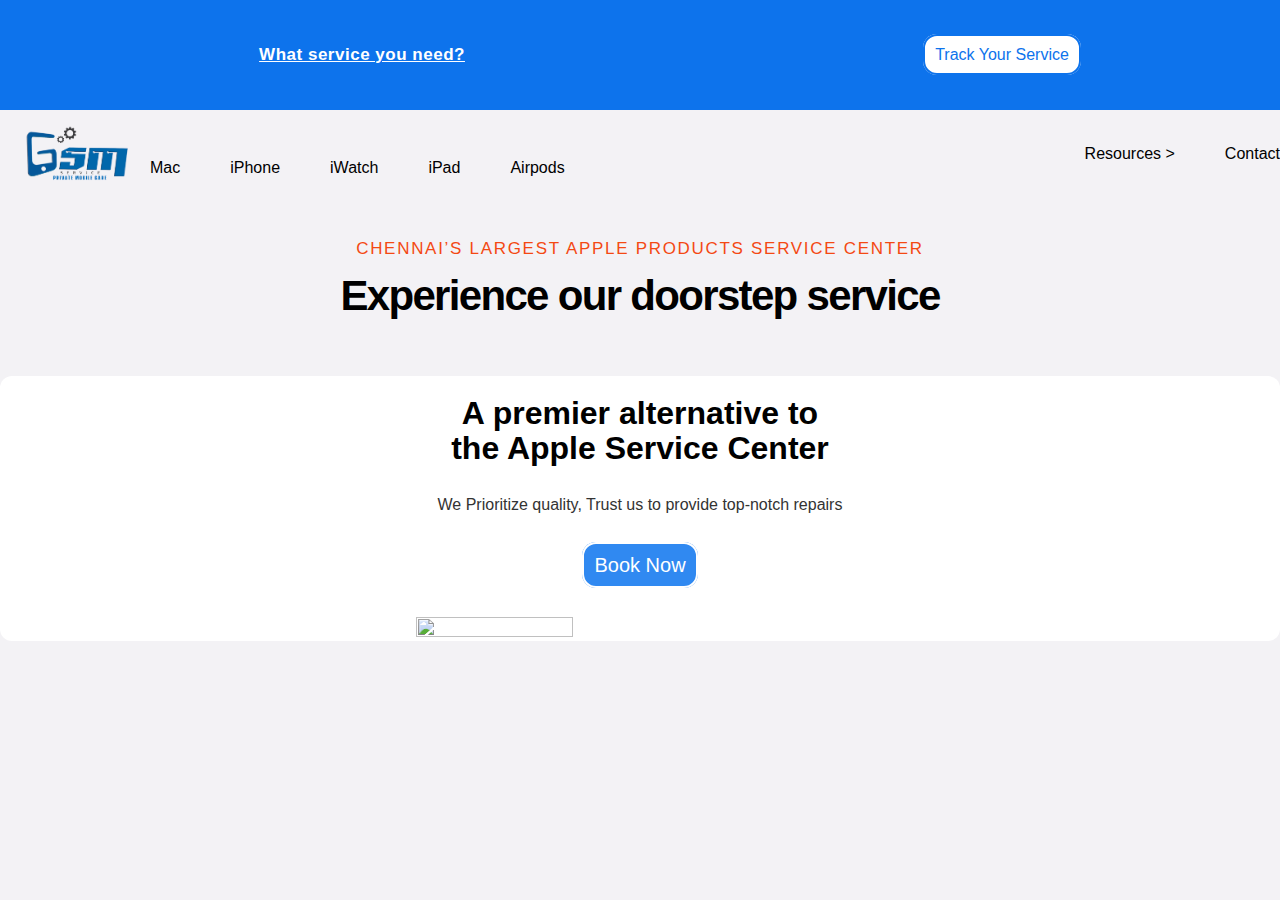
==== index.html @ 5dd4f765 "initialcommit" ====
<!DOCTYPE html>
<html lang="en">

<head>
    <meta charset="UTF-8">
    <meta http-equiv="X-UA-Compatible" content="IE=edge">
    <meta name="viewport" content="width=device-width, initial-scale=1.0">
    <title>Document</title>


    <link href="https://cdn.jsdelivr.net/npm/bootstrap@5.3.2/dist/css/bootstrap.min.css" rel="stylesheet"
        integrity="sha384-T3c6CoIi6uLrA9TneNEoa7RxnatzjcDSCmG1MXxSR1GAsXEV/Dwwykc2MPK8M2HN" crossorigin="anonymous">

    <link rel="stylesheet" href="https://cdnjs.cloudflare.com/ajax/libs/font-awesome/6.4.2/css/all.min.css"
        integrity="sha512-z3gLpd7yknf1YoNbCzqRKc4qyor8gaKU1qmn+CShxbuBusANI9QpRohGBreCFkKxLhei6S9CQXFEbbKuqLg0DA=="
        crossorigin="anonymous" referrerpolicy="no-referrer" />
    <link rel="stylesheet" href="css/common.css">
    <link rel="stylesheet" href="css/header.css">
    <link rel="stylesheet" href="css/index.css">


    <!-- for the navigation script -->
    <script src="js/script.js"></script>
</head>

<body>
    <div class="topbox x-axis">
        <div class="topbox-left">
            <p>What service you need?</p>
        </div>
        <div class="topbox-right" id="web">
            <a href="">Track Your Service</a>
        </div>
    </div>
    <nav>
        <div class="container">
            <div class="links x-axis">
                <div class="link-left">
                    <div class="link-left-inner x-axis">
                        <img src="assets/logo.png" alt="" width="150px">
                        <ul class="link-items">

                            <li>Mac</li>
                            <li>iPhone</li>
                            <li>iWatch</li>
                            <li>iPad</li>
                            <li>Airpods</li>
                        </ul>
                    </div>
                </div>
                <div class="link-right">
                    <ul class="link-items">

                        <li>Resources ></li>
                        <li>Contact</li>

                    </ul>
                </div>
            </div>
        </div>
    </nav>

    <nav class="mobile-nav">
        <div class="mobile-links" id="mobile-links">
            <ul>
                <li>Mac</li>
                <li>iPhone</li>
                <li>iWatch</li>
                <li>iPad</li>
                <li>Airpods</li>
                <li>Resources ></li>
                <li>Contact</li>
            </ul>
        </div>
        <div class="row">
            <div class="col-2"><i class="fa-solid fa-bars" onclick="toogleNav()"></i></div>

            <div class="col-10">
                <div class="topbox-right text-center">
                    <a href="">Track Your Service</a>
                </div>
            </div>
        </div>
    </nav>

    <div class="hero_section">
        <p style="color: #F44913;">Chennai’s Largest Apple Products Service Center</p>
        <h3 class="text-center">Experience our doorstep service</h3>
    </div>

    <div class="container alterparent">
        <div class="alternative">
            <div class="alternative-left">
                <h1 class="text-center">A premier alternative to <br> the Apple Service Center</h1>
                <p class="text-center">We Prioritize quality, Trust us to provide top-notch repairs</p>
                <div class="booknow">

                    <a href="" class="text-center">Book Now</a>
                </div>
                <img src="/assets/lap.png" alt=""  >
               
            </div>
            
            <!-- <div class="alternative-right"> -->
                
            <!-- </div> -->
        </div>

    </div>
    
    

</body>

</html>
---- css/common.css ----
*,p,a{
    padding: 0px;
    margin: 0px;
    /* overflow: hidden; */
}
body{
    font-family: -apple-system, BlinkMacSystemFont, sans-serif;
}

.x-axis
{
    display: flex;
    flex-direction: row;
}
.y-axis
{
    display: flex;
    flex-direction: column;
}
---- css/header.css ----
.topbox {
    background-color: #0D73EC;
    justify-content: space-around;
    align-items: center;
    height: 50px;
    color: white;
    padding: 30px;
    width: 100%;
}

.containers {
    width: 80%;
    margin: auto;
}

.topbox-left p {
    color: #FFF;

    font-size: 17px;
    font-style: normal;
    font-weight: 600;
    line-height: normal;
    letter-spacing: 0.51px;
    text-decoration-line: underline;
}

.topbox a {

    border: 2px solid;
    padding: 10px;
    border-radius: 14px;
    text-decoration: none;
    background-color: white;
    color: #0D73EC;

    font-size: 16px;
    font-style: normal;
    font-weight: 500;
    line-height: normal;
}

.links {
    justify-content: space-between;
}

.link-items {
    list-style: none;
    display: flex;
    gap: 50px;
    margin-top: 15px;
}

.link-left-inner {
    height: 100px;

    align-items: center;
}

.link-right li {
    margin-top: 20px;
}
li{
    color: #000;

font-size: 16px;
font-style: normal;
font-weight: 500;
line-height: normal;
}

.mobile-nav {
    display: none;
    width: 100%;
    height: 40px;
    background-color: #0D73EC;
    /* color: white; */
    position: fixed;
    bottom: 0;
    padding: 5px;
}

.mobile-nav i {
    font-size: 30px;
    color: white;
}

.mobile-nav a {
    color: white;
    text-decoration: none;
    font-size: 20px;
}

.mobile-links {
    position: fixed;
    top: 60px;
    bottom: 40px;
    background-color: white;
    left: 0;
    width: 45%;
    display: none   ;
    padding-top: 40px;
    box-shadow: rgba(0, 0, 0, 0.35) 0px 5px 15px;


}

.mobile-links ul {
    list-style: none;
    display: flex;
    flex-direction: column;
    gap: 15px;
}


@media (max-width: 768px) {

    .links,
    #web {
        display: none;
    }

    .mobile-nav {
        display: block;
    }
}
---- css/index.css ----
.hero_section {
    margin-top: 25px;
}
body{
    background: #F3F2F5;
}

.hero_section p {
    color: #326DDF;
    text-align: center;



    font-size: 17px;
    font-style: normal;
    font-weight: 500;
    line-height: 27px;
    /* 158.824% */
    letter-spacing: 1.7px;
    text-transform: uppercase;
}

.hero_section h3 {
    color: #000;
    text-align: center;


    font-size: 42px;
    margin-top: 10px;
    font-style: normal;
    font-weight: 600;
    line-height: normal;
    letter-spacing: -1.68px;
}

.alterparent {
    border-radius: 12px;
    background: #FFF;
    /* background: linear-gradient(180deg, rgba(243, 242, 245, 0.00) -52.71%, #F3F2F5 100%); */
    /* box-shadow: rgba(0, 0, 0, 0.15) 0px 3px 3px 0px; */
    margin-top: 56px;
    padding-top: 20px;
    width: 100%;
}

.alternative-left h1 {
    /* width: 40%; */
    /* margin: 0px 50% 0 00%; */
    margin: auto;
    color: #000;

    text-align: center;


    font-style: normal;
    font-weight: 600;
    line-height: 35px;
}

.alternative-left p {
    color: #333;
    text-align: center;

    font-style: normal;
    font-weight: 400;
    line-height: normal;
    margin-top: 30px;
}
.booknow{
    width: 100%;
    height: 100%;

    text-align: center;
    margin: auto;
    margin-top: 40px;
    margin-bottom: 40px;
}
.booknow a{
    border: 2px solid;
    padding: 10px;
    border-radius: 14px;
    text-decoration: none;
    background-color: #3089F1;
    color: white;
    font-size: 20px;
    font-style: normal;
    font-weight: 500;
    
    
    line-height: normal;
    
    
    
}
.alternative-left img
{
    display: block;
    margin-left: auto;
    margin-right: auto;
    width:35%;
    height:15%;
}
@media (max-width: 768px) {
    .alternative-left img{
        width:70%;
        height:30%;
    }   
}
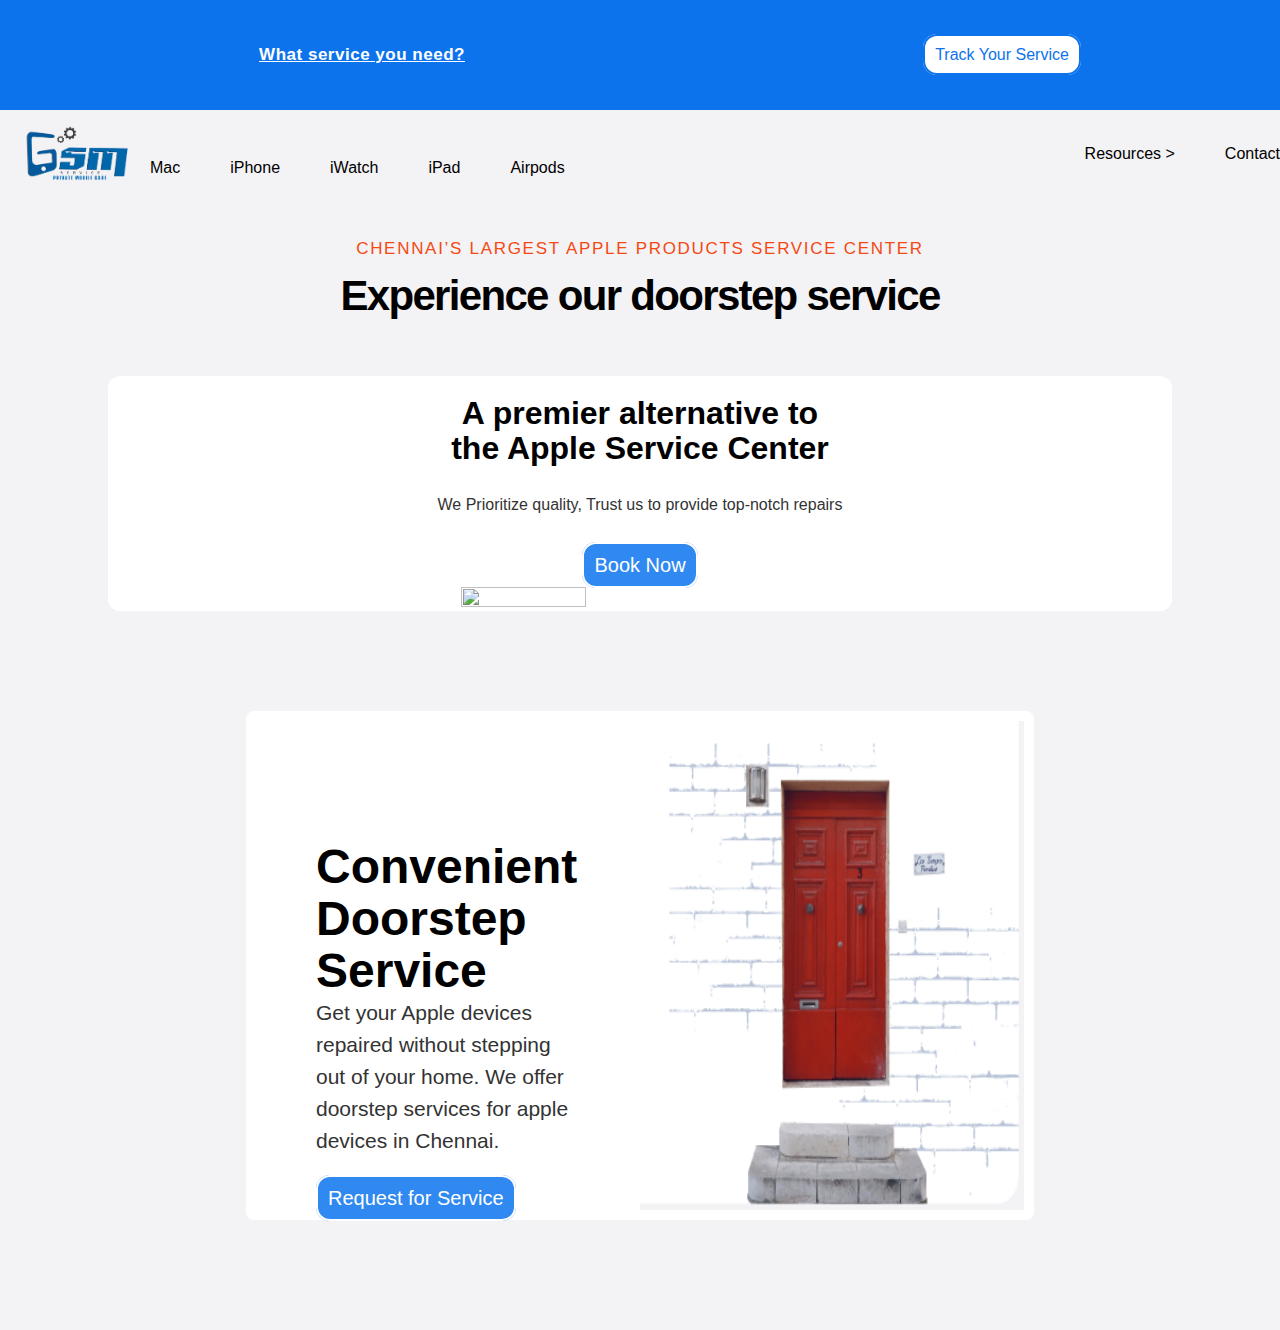
==== commit bcf9f3e9: "Have made index" ====
--- a/index.html
+++ b/index.html
@@ -88,7 +88,7 @@
         <h3 class="text-center">Experience our doorstep service</h3>
     </div>
 
-    <div class="container alterparent">
+    <div class="alterparent">
         <div class="alternative">
             <div class="alternative-left">
                 <h1 class="text-center">A premier alternative to <br> the Apple Service Center</h1>
@@ -97,17 +97,29 @@
 
                     <a href="" class="text-center">Book Now</a>
                 </div>
-                <img src="/assets/lap.png" alt=""  >
+                <img src="assets/lap.png" alt=""  >
                
             </div>
             
-            <!-- <div class="alternative-right"> -->
-                
-            <!-- </div> -->
+           
         </div>
 
     </div>
-    
+    <div class="door x-axis">
+        <div class="door-left ">
+            <div class="door-left-text y-axis">
+                <h1>Convenient <br> Doorstep Service</h1>
+                <p>Get your Apple devices repaired without stepping out of your home. We offer doorstep services for apple devices in Chennai.</p>
+                <div class="reqservice">
+
+                    <a href="" class="text-center">Request for Service</a>
+                </div>
+            </div>
+        </div>
+        <div class="door-right">
+            <img src="assets/doorss.png" alt="">
+        </div>
+    </div>
     
 
 </body>
--- a/css/index.css
+++ b/css/index.css
@@ -36,11 +36,14 @@
 .alterparent {
     border-radius: 12px;
     background: #FFF;
+    margin: auto;
     /* background: linear-gradient(180deg, rgba(243, 242, 245, 0.00) -52.71%, #F3F2F5 100%); */
     /* box-shadow: rgba(0, 0, 0, 0.15) 0px 3px 3px 0px; */
     margin-top: 56px;
-    padding-top: 20px;
-    width: 100%;
+    padding: 20px;
+    padding-bottom: 0px;
+    width: 80%;
+
 }
 
 .alternative-left h1 {
@@ -73,9 +76,9 @@
     text-align: center;
     margin: auto;
     margin-top: 40px;
-    margin-bottom: 40px;
+    margin-bottom: 10px;
 }
-.booknow a{
+.booknow a,.reqservice a{
     border: 2px solid;
     padding: 10px;
     border-radius: 14px;
@@ -92,6 +95,10 @@
     
     
 }
+.booknow a:hover{
+    background-color:white ;
+    color: #3089F1;
+}
 .alternative-left img
 {
     display: block;
@@ -100,9 +107,64 @@
     width:35%;
     height:15%;
 }
+.door{
+    width: 60%;
+    margin: auto;
+    height: 100%;
+    padding: 10px;
+    border-radius: 8px;
+    margin-top: 100px;
+    background-color: white;
+}
+.door-left,.door-right{
+    width: 50%;
+    
+}
+.door-left-text
+{
+    height: 100%;
+    justify-content: center;
+    padding: 60px;
+}
+.door-left-text h1{
+    color: #000;
+
+font-size: 48px;
+font-style: normal;
+font-weight: 600;
+line-height: 52px; /* 108.333% */
+}
+.door-left-text p{
+    color: #333;
+
+font-size: 21px;
+font-style: normal;
+font-weight: 400;
+line-height: 32px; /* 152.381% */
+}
+.reqservice{
+    margin-top: 30px;
+}
+.door-right img
+{
+    display: block;
+    margin-left: auto;
+    margin-right: auto;
+    width:100%;
+    height:100%;
+}
 @media (max-width: 768px) {
     .alternative-left img{
         width:70%;
         height:30%;
-    }   
+    }  
+    .door,.alterparent{
+        width: 100%;
+        flex-direction: column;
+    }
+ 
+    .door-left,.door-right{
+        width:100%;
+    
+    }
 }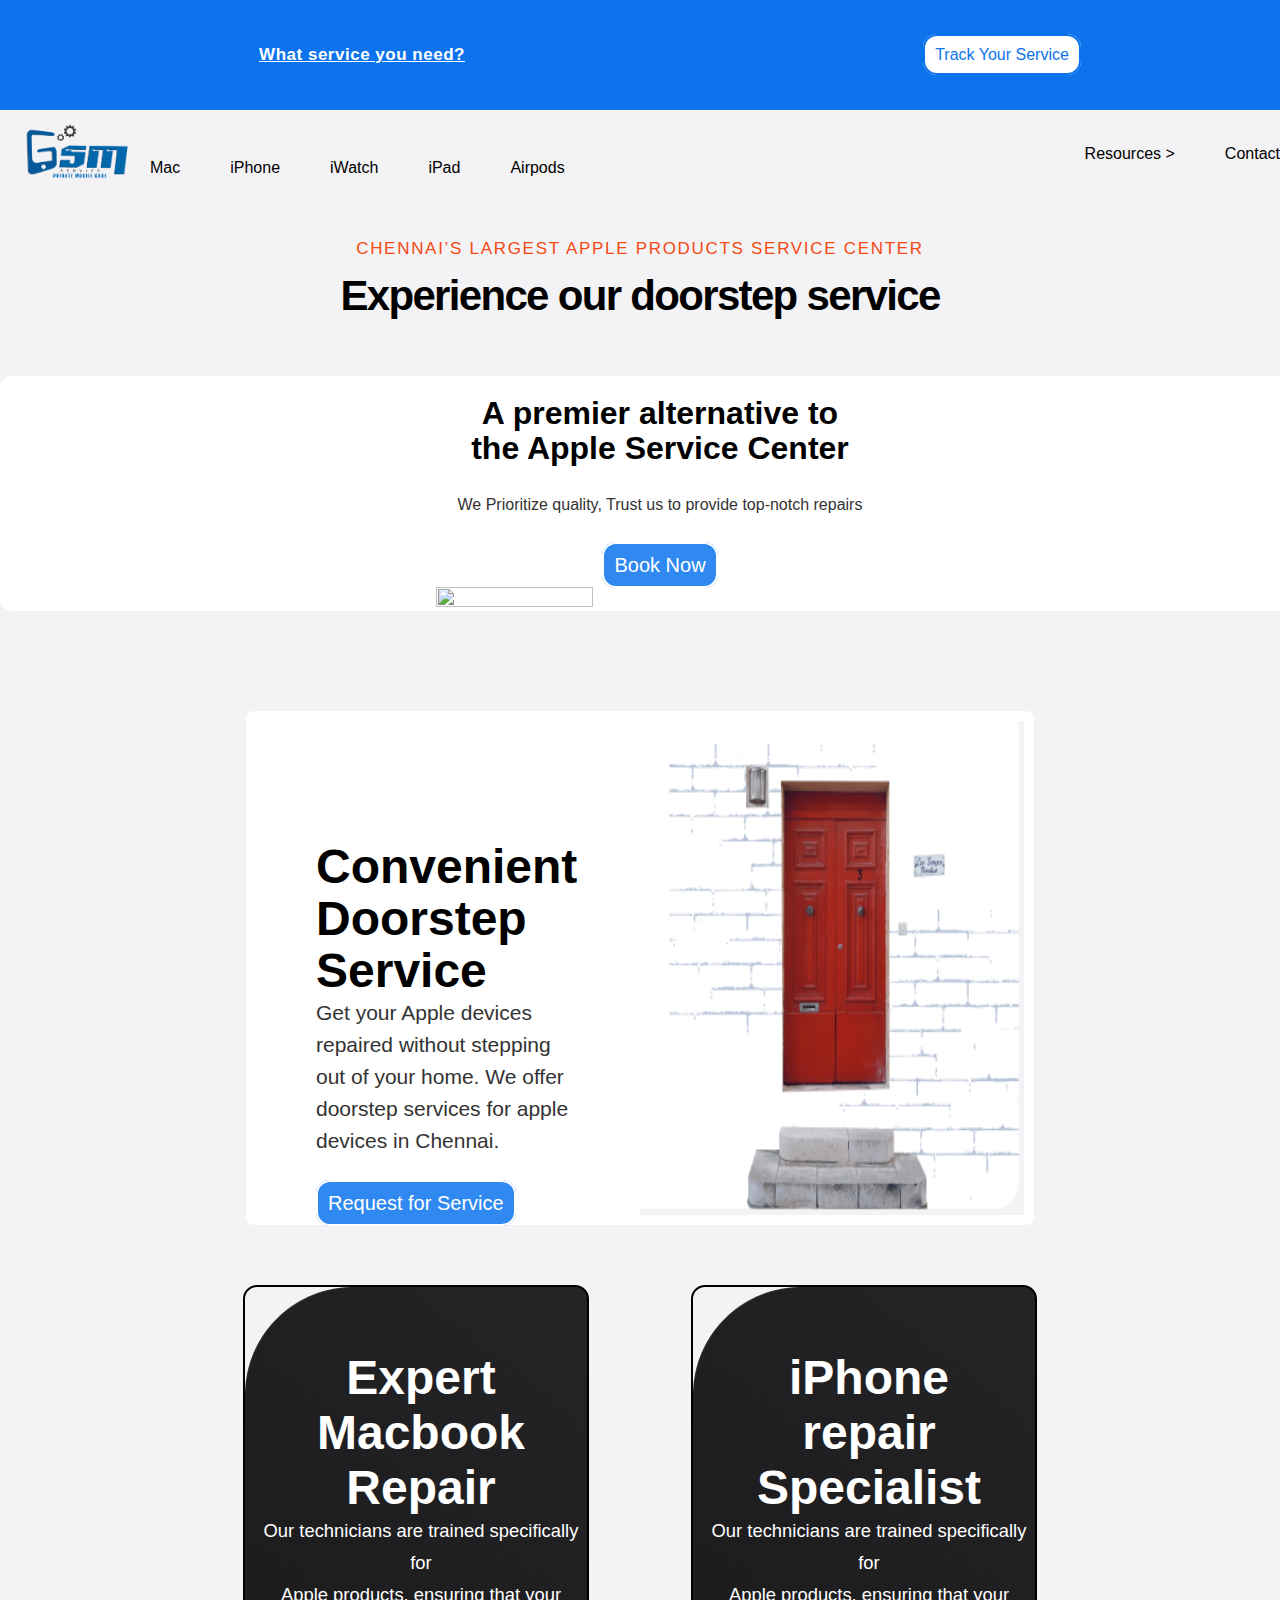
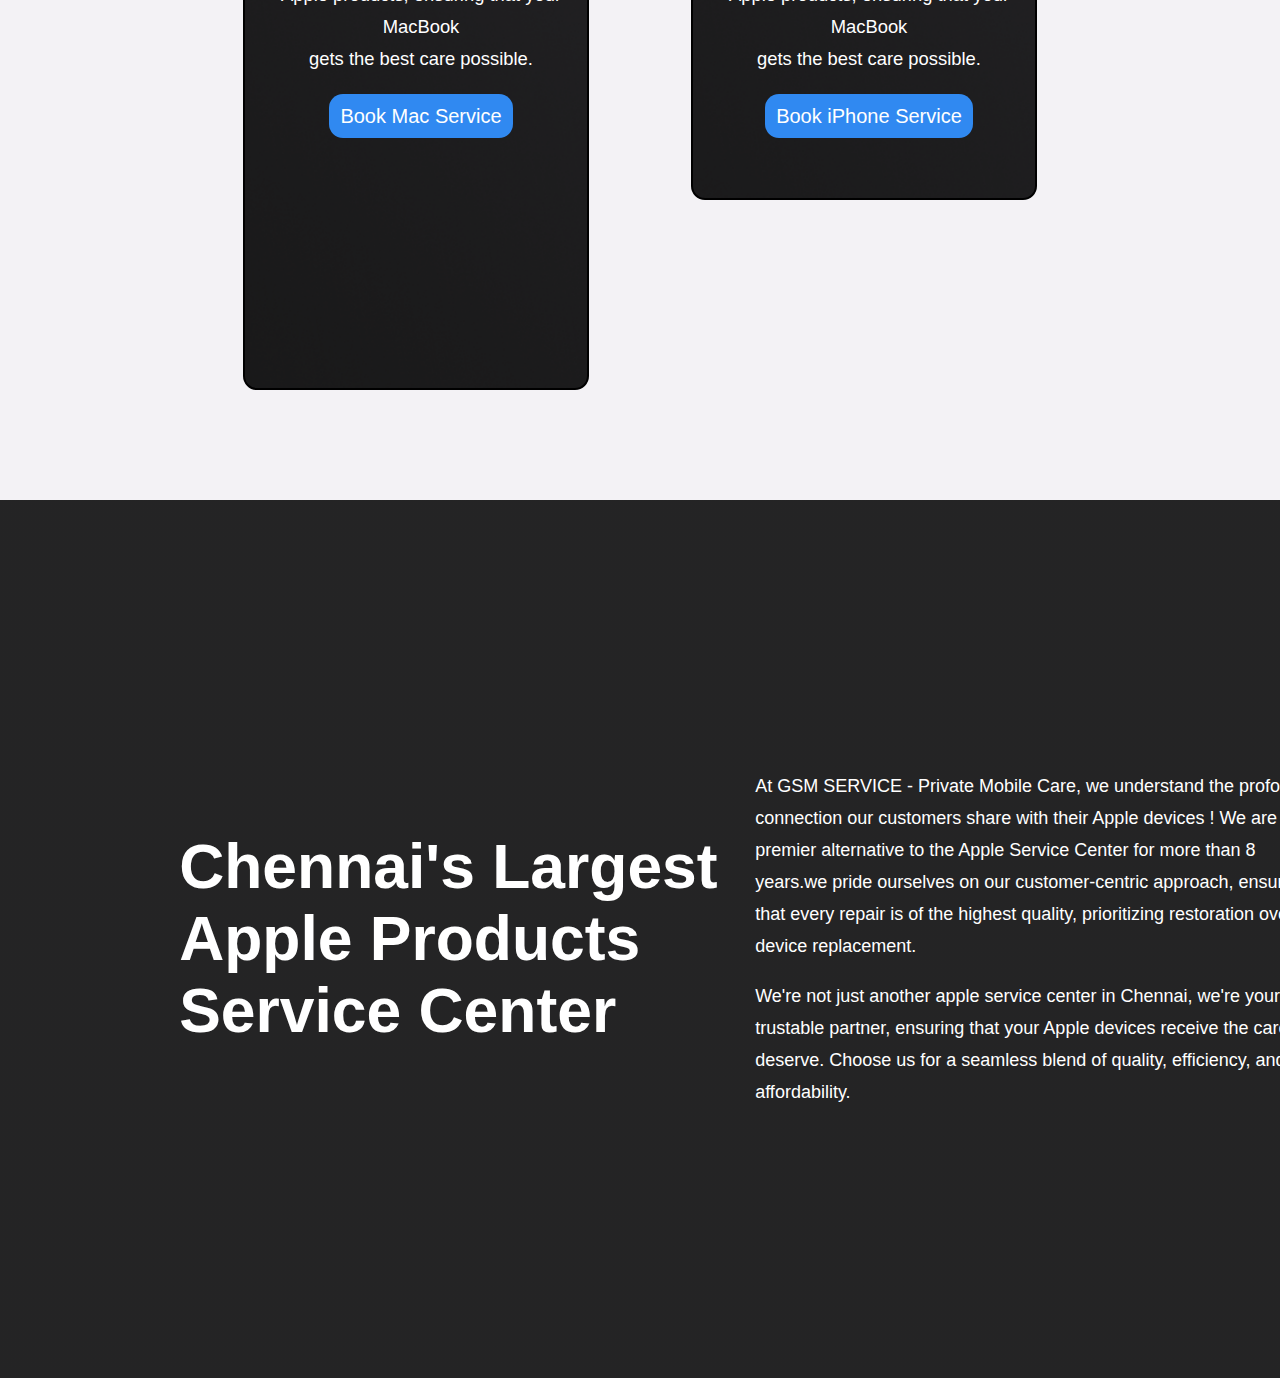
==== commit 97ae115a: "added two pages" ====
--- a/index.html
+++ b/index.html
@@ -37,11 +37,11 @@
             <div class="links x-axis">
                 <div class="link-left">
                     <div class="link-left-inner x-axis">
-                        <img src="assets/logo.png" alt="" width="150px">
+                        <a href="index.html"><img src="assets/logo.png" alt="" width="150px"></a>
                         <ul class="link-items">
 
-                            <li>Mac</li>
-                            <li>iPhone</li>
+                            <li><a href="secondpage.html">Mac</a></li>
+                            <li><a href="thirdpage.html">iPhone</a></li>
                             <li>iWatch</li>
                             <li>iPad</li>
                             <li>Airpods</li>
@@ -63,8 +63,8 @@
     <nav class="mobile-nav">
         <div class="mobile-links" id="mobile-links">
             <ul>
-                <li>Mac</li>
-                <li>iPhone</li>
+                <li><a href="secondpage.html">Mac</a></li>
+                <li><a href="thirdpage.html">iPhone</a></li>
                 <li>iWatch</li>
                 <li>iPad</li>
                 <li>Airpods</li>
@@ -97,11 +97,11 @@
 
                     <a href="" class="text-center">Book Now</a>
                 </div>
-                <img src="assets/lap.png" alt=""  >
-               
+                <img src="assets/lap.png" alt="">
+
             </div>
-            
-           
+
+
         </div>
 
     </div>
@@ -109,18 +109,79 @@
         <div class="door-left ">
             <div class="door-left-text y-axis">
                 <h1>Convenient <br> Doorstep Service</h1>
-                <p>Get your Apple devices repaired without stepping out of your home. We offer doorstep services for apple devices in Chennai.</p>
+                <p>Get your Apple devices repaired without stepping out of your home. We offer doorstep services for
+                    apple devices in Chennai.</p>
                 <div class="reqservice">
 
                     <a href="" class="text-center">Request for Service</a>
                 </div>
+
             </div>
         </div>
         <div class="door-right">
             <img src="assets/doorss.png" alt="">
         </div>
     </div>
-    
+
+    <div class="towboxes x-axis">
+        <div class="towbox-left">
+            <h1 class="text-center">Expert<h1>
+                    <h1>Macbook Repair</h1>
+                    <p>Our technicians are trained specifically for <br> Apple products, ensuring that your MacBook <br>
+                        gets the best care possible.</p>
+
+                    <div class="twobtnclass">
+                        <a href="" class="text-center twoboxbtn" style="border: 1px solid transparent;">Book Mac
+                            Service</a>
+
+                    </div>
+
+                    <div class="imagecontainer">
+                        <img src="https://s3-alpha-sig.figma.com/img/82fd/014a/71d359a1c6ae1d3856e6a5dd7554b001?Expires=1698019200&Signature=TOwSsbXx68RNLVfvzwBvUpfWaF6ZVb40Ywz~bSG94wczm56CNeGSwjCKpuaeOT0UXagRaOHYCSziGv6B-0Bcy8QkBXdLRfeYlXsZIJlYH2-oUYOxpn-xENdiK3s4KzLORRAy4~HE6BwHhGTUrFb24ay5K2P4YB5VJKvXkJv6pMLgwfYUtVcuzFIitmnSHllIFYqb~mckT1Lid3CJhx0CvLjwx3l8i4fm4~0rA522YieEj8hyAvZEKwklAWEYdJbskFPUhcrrsXin96rPhwZt04iBLiv7ScyOHpilC7k6uCtvZwwTB7Z349R6c-YCL1J7ypjDsl~oKK5t1qYwGhHZuA__&Key-Pair-Id=APKAQ4GOSFWCVNEHN3O4"
+                            alt="" width="50%" class="lap-image">
+                    </div>
+                    <!-- <img src="https://s3-alpha-sig.figma.com/img/82fd/014a/71d359a1c6ae1d3856e6a5dd7554b001?Expires=1698019200&Signature=TOwSsbXx68RNLVfvzwBvUpfWaF6ZVb40Ywz~bSG94wczm56CNeGSwjCKpuaeOT0UXagRaOHYCSziGv6B-0Bcy8QkBXdLRfeYlXsZIJlYH2-oUYOxpn-xENdiK3s4KzLORRAy4~HE6BwHhGTUrFb24ay5K2P4YB5VJKvXkJv6pMLgwfYUtVcuzFIitmnSHllIFYqb~mckT1Lid3CJhx0CvLjwx3l8i4fm4~0rA522YieEj8hyAvZEKwklAWEYdJbskFPUhcrrsXin96rPhwZt04iBLiv7ScyOHpilC7k6uCtvZwwTB7Z349R6c-YCL1J7ypjDsl~oKK5t1qYwGhHZuA__&Key-Pair-Id=APKAQ4GOSFWCVNEHN3O4"
+                        alt="" width="50%" class="lap-image"> -->
+
+
+        </div>
+
+        <div class="towbox-right">
+            <h1>iPhone <br>repair Specialist</h1>
+            <p>Our technicians are trained specifically for <br> Apple products, ensuring that your MacBook <br> gets
+                the best care possible.</p>
+            <div class="twobtnclass">
+                <a href="" class="text-center twoboxbtn" style="border: 1px solid transparent;">Book iPhone Service</a>
+
+            </div>
+
+
+            <div class="imagecontainer">
+                <img src="https://s3-alpha-sig.figma.com/img/472d/8b87/18f44e19c7585be6a295d259fff2aa37?Expires=1698019200&Signature=cJFvWnkwN3KG~gSAHElN7mVHGeA-2uHeo2cG6QJoN0vCBMzQKmF6Rk8H7PVUaYxEIQpN8vlHxDl6BD0VIChekCQRacTPwGitxzznKOPar1cx3XgfWEzX~M7W-4VvzBNkrOWnmeGsQyuDFWV7DMS869Qo68ym58paXp9VCwbNiOhy7pw3hBMlHX0HFPmrmhAQgf2VDBHq~Yz-7dfvq6GXCjJvLWrcfVixzxpz8yo8fEGkAM8ohuZ2IEEiOniLLM4OPIlvtshCZazQ9QDIr1n3tSRrL9FkyE3GqNmP-nQW9EMFuui-lNhc5CoiwCFKQRUeUlO117hf9rJaIyl229EAWA__&Key-Pair-Id=APKAQ4GOSFWCVNEHN3O4"
+                    alt="" class="phimage">
+            </div>
+
+
+
+        </div>
+    </div>
+
+    <div class="largestbox x-axis">
+        <div class="largest-left y-axis">
+            <h1>Chennai's Largest Apple Products
+                Service Center</h1>
+        </div>
+        <div class="largest-right y-axis">
+            <p>At GSM SERVICE - Private Mobile Care, we understand the profound connection our customers share with
+                their Apple devices ! We are a premier alternative to the Apple Service Center for more than 8 years.we
+                pride ourselves on our customer-centric approach, ensuring that every repair is of the highest quality,
+                prioritizing restoration over device replacement.</p>
+                <br>
+            <p>We're not just another apple service center in Chennai, we're your trustable partner, ensuring that your
+                Apple devices receive the care they deserve. Choose us for a seamless blend of quality, efficiency, and
+                affordability.</p>
+        </div>
+    </div>
 
 </body>
 
--- a/css/common.css
+++ b/css/common.css
@@ -16,4 +16,9 @@
 {
     display: flex;
     flex-direction: column;
+}
+a{
+    text-decoration: none;
+    color: black;
+    /* color: transparent; */
 }--- a/css/header.css
+++ b/css/header.css
@@ -73,6 +73,7 @@
     width: 100%;
     height: 40px;
     background-color: #0D73EC;
+    z-index: 100;
     /* color: white; */
     position: fixed;
     bottom: 0;
@@ -91,12 +92,14 @@
 }
 
 .mobile-links {
+    
     position: fixed;
-    top: 60px;
+    
     bottom: 40px;
     background-color: white;
     left: 0;
     width: 45%;
+    height: 100%;
     display: none   ;
     padding-top: 40px;
     box-shadow: rgba(0, 0, 0, 0.35) 0px 5px 15px;
--- a/css/index.css
+++ b/css/index.css
@@ -1,7 +1,8 @@
 .hero_section {
     margin-top: 25px;
 }
-body{
+
+body {
     background: #F3F2F5;
 }
 
@@ -42,7 +43,7 @@
     margin-top: 56px;
     padding: 20px;
     padding-bottom: 0px;
-    width: 80%;
+    width: 100%;
 
 }
 
@@ -69,7 +70,8 @@
     line-height: normal;
     margin-top: 30px;
 }
-.booknow{
+
+.booknow {
     width: 100%;
     height: 100%;
 
@@ -78,7 +80,9 @@
     margin-top: 40px;
     margin-bottom: 10px;
 }
-.booknow a,.reqservice a{
+
+.booknow a,
+.reqservice a {
     border: 2px solid;
     padding: 10px;
     border-radius: 14px;
@@ -88,26 +92,28 @@
     font-size: 20px;
     font-style: normal;
     font-weight: 500;
-    
-    
+
+
     line-height: normal;
-    
-    
-    
-}
-.booknow a:hover{
-    background-color:white ;
+
+
+
+}
+
+.booknow a:hover {
+    background-color: white;
     color: #3089F1;
 }
-.alternative-left img
-{
+
+.alternative-left img {
     display: block;
     margin-left: auto;
     margin-right: auto;
-    width:35%;
-    height:15%;
-}
-.door{
+    width: 35%;
+    height: 15%;
+}
+
+.door {
     width: 60%;
     margin: auto;
     height: 100%;
@@ -116,55 +122,259 @@
     margin-top: 100px;
     background-color: white;
 }
-.door-left,.door-right{
+
+.door-left,
+.door-right {
     width: 50%;
-    
-}
-.door-left-text
-{
+
+}
+
+.door-left-text {
     height: 100%;
     justify-content: center;
     padding: 60px;
 }
-.door-left-text h1{
+
+.door-left-text h1 {
     color: #000;
 
-font-size: 48px;
-font-style: normal;
-font-weight: 600;
-line-height: 52px; /* 108.333% */
-}
-.door-left-text p{
+    font-size: 48px;
+    font-style: normal;
+    font-weight: 600;
+    line-height: 52px;
+    /* 108.333% */
+}
+
+.door-left-text p {
     color: #333;
 
-font-size: 21px;
-font-style: normal;
-font-weight: 400;
-line-height: 32px; /* 152.381% */
-}
-.reqservice{
-    margin-top: 30px;
-}
-.door-right img
-{
+    font-size: 21px;
+    font-style: normal;
+    font-weight: 400;
+    line-height: 32px;
+    /* 152.381% */
+}
+
+.reqservice {
+    margin-top: 35px;
+}
+
+.door-right img {
     display: block;
     margin-left: auto;
     margin-right: auto;
-    width:100%;
-    height:100%;
-}
+    width: 100%;
+    height: 100%;
+}
+
+.towboxes {
+    width: 70%;
+    margin: auto;
+    margin-top: 60px;
+    justify-content: space-around;
+    align-items: space-around;
+}
+
+.towbox-left,
+.towbox-right {
+    width: 37%;
+    /* padding: 20px; */
+    padding-left: 10px;
+    /* padding-right: 10px; */
+
+    height: 100%;
+    border: 2px solid black;
+    border-radius: 14px;
+    /* background: rgb(30, 29, 31); */
+
+    padding-top: 7%;
+    /* padding-bottom: 10px; */
+
+    background: url('/assets/gradient.png');
+}
+
+.towbox-left h1,
+.towbox-right h1 {
+    color: #FFF;
+    text-align: center;
+    font-size: 48px;
+    font-style: normal;
+    font-weight: 600;
+
+    /* width: 50%; */
+    /* margin: auto; */
+
+}
+
+.towbox-left p,
+.towbox-right p {
+    color: #FFF;
+    text-align: center;
+    /* font-size: 21px; */
+    font-size: 1.15rem;
+    font-style: normal;
+    font-weight: 400;
+    /* width: 55%; */
+    margin: auto;
+    text-align: center;
+    line-height: 32px;
+    /* 152.381% */
+
+}
+
+.twobtnclass {
+    width: 100%;
+
+    margin: 30px 0px;
+    text-align: center;
+
+}
+
+.twoboxbtn {
+
+    padding: 10px;
+    border-radius: 14px;
+    text-decoration: none;
+    background-color: #3089F1;
+    color: white;
+    font-size: 20px;
+    font-style: normal;
+    font-weight: 500;
+
+    line-height: normal;
+}
+
+.imagecontainer {
+    position: relative;
+}
+
+.lap-image {
+    /* display: block; */
+    min-height: 150px;
+    margin: 80px 0px 0px 0px;
+    max-width: 100%;
+
+    float: right;
+    margin-right: -7px;
+    /* margin: auto; */
+    transform: skewX(-4deg);
+
+
+}
+
+.phimage {
+    float: right;
+
+    max-width: 100px;
+    margin-top: 40px;
+    transform: skewX(-2.5deg);
+
+}
+
+.largestbox {
+    width: 90%;
+    padding: 14%;
+    margin: auto;
+    margin-top: 110px;
+    height: 520px;
+    justify-content: space-around;
+
+    background: linear-gradient(rgba(0, 0, 0, 0.85), rgba(0, 0, 0, .85)), url('https://s3-alpha-sig.figma.com/img/4e2d/5360/fb059c037e8fee684bfeff8a052cd8e2?Expires=1698019200&Signature=eQhYCVhClFKcsyhV0lnY812z~cw88M2IFaE~u57YygYqxjJ9mBv2uyBTofAG6-1XPXZRsUaXUV8JJC2KO6Sn8bKK9mI8Zq6j3O1mMzwaDKA4t4czDBn0pVxG8lHsgKozNYPFMSGgyWtFWAYC3ypst6zZFCYHyVJg7EALZyknDZIhK2fhCA8yP983d9ZWTmWft7ZerisXg0007wcuUEF5aE7~CsPflLaQbAknleqQAZVfufQXgSNqc~lJaBAqFEC3Ue3-jxs2xqyY8HF-Gn9S8WW50UIYFfJbvL97sNyC8oCIIjo6Izxn599j5ztK6z40U-PFsx87fOAFeQi~ytDMGA__&Key-Pair-Id=APKAQ4GOSFWCVNEHN3O4');
+    background-size: cover;
+    background-repeat: no-repeat;
+    align-items: center;
+    /* opacity: 0.15; */
+    /* background: url('https://s3-alpha-sig.figma.com/img/4e2d/5360/fb059c037e8fee684bfeff8a052cd8e2?Expires=1698019200&Signature=eQhYCVhClFKcsyhV0lnY812z~cw88M2IFaE~u57YygYqxjJ9mBv2uyBTofAG6-1XPXZRsUaXUV8JJC2KO6Sn8bKK9mI8Zq6j3O1mMzwaDKA4t4czDBn0pVxG8lHsgKozNYPFMSGgyWtFWAYC3ypst6zZFCYHyVJg7EALZyknDZIhK2fhCA8yP983d9ZWTmWft7ZerisXg0007wcuUEF5aE7~CsPflLaQbAknleqQAZVfufQXgSNqc~lJaBAqFEC3Ue3-jxs2xqyY8HF-Gn9S8WW50UIYFfJbvL97sNyC8oCIIjo6Izxn599j5ztK6z40U-PFsx87fOAFeQi~ytDMGA__&Key-Pair-Id=APKAQ4GOSFWCVNEHN3O4'), lightgray 50% / cover no-repeat; */
+}
+
+.largestbox h1 {
+    color: #FFF;
+    font-size: 62.4px;
+    font-style: normal;
+    font-weight: 600;
+    line-height: 72px;
+    /* 115.385% */
+}
+
+.largest-right p {
+    color: #FFF;
+
+    font-size: 18px;
+    font-style: normal;
+    font-weight: 400;
+    line-height: 32px;
+    /* 152.381% */
+}
+
+.largest-left,
+.largest-right {
+    width: 50%;
+    height: 100%;
+    justify-content: center;
+    align-items: center;
+}
+
+@media (max-width: 768px) {}
+
 @media (max-width: 768px) {
-    .alternative-left img{
-        width:70%;
-        height:30%;
-    }  
-    .door,.alterparent{
+    .alternative-left img {
+        width: 70%;
+        height: 30%;
+    }
+
+    .door,
+    .alterparent,
+    .towboxes,.largestbox {
         width: 100%;
         flex-direction: column;
     }
- 
-    .door-left,.door-right{
-        width:100%;
-    
+
+    .door-left,
+    .door-right {
+        width: 100%;
+
+    }
+
+    .imagecontainer {
+        width: 100%;
+        /* border: 2px solid wheat; */
+        display: flex;
+
+    }
+
+    .imagecontainer img {
+
+        margin: auto;
+        margin: 80px auto auto auto;
+
+    }
+
+    .lap-image,
+    .phimage {
+        display: block;
+        margin-left: auto;
+        margin-right: auto;
+        transform: skewX(-0deg);
+        min-height: 300px;
+        z-index: 1;
+
+    }
+
+    .phimage {
+        min-width: 30%;
+    }
+
+
+    .towbox-left,
+    .towbox-right,.largest-left,.largest-right{
+        width: 90%;
+        margin: auto;
+    }
+
+    .towbox-right {
+        margin-top: 40px;
+    }
+    .largestbox{
+        height: 100%;
     }
 }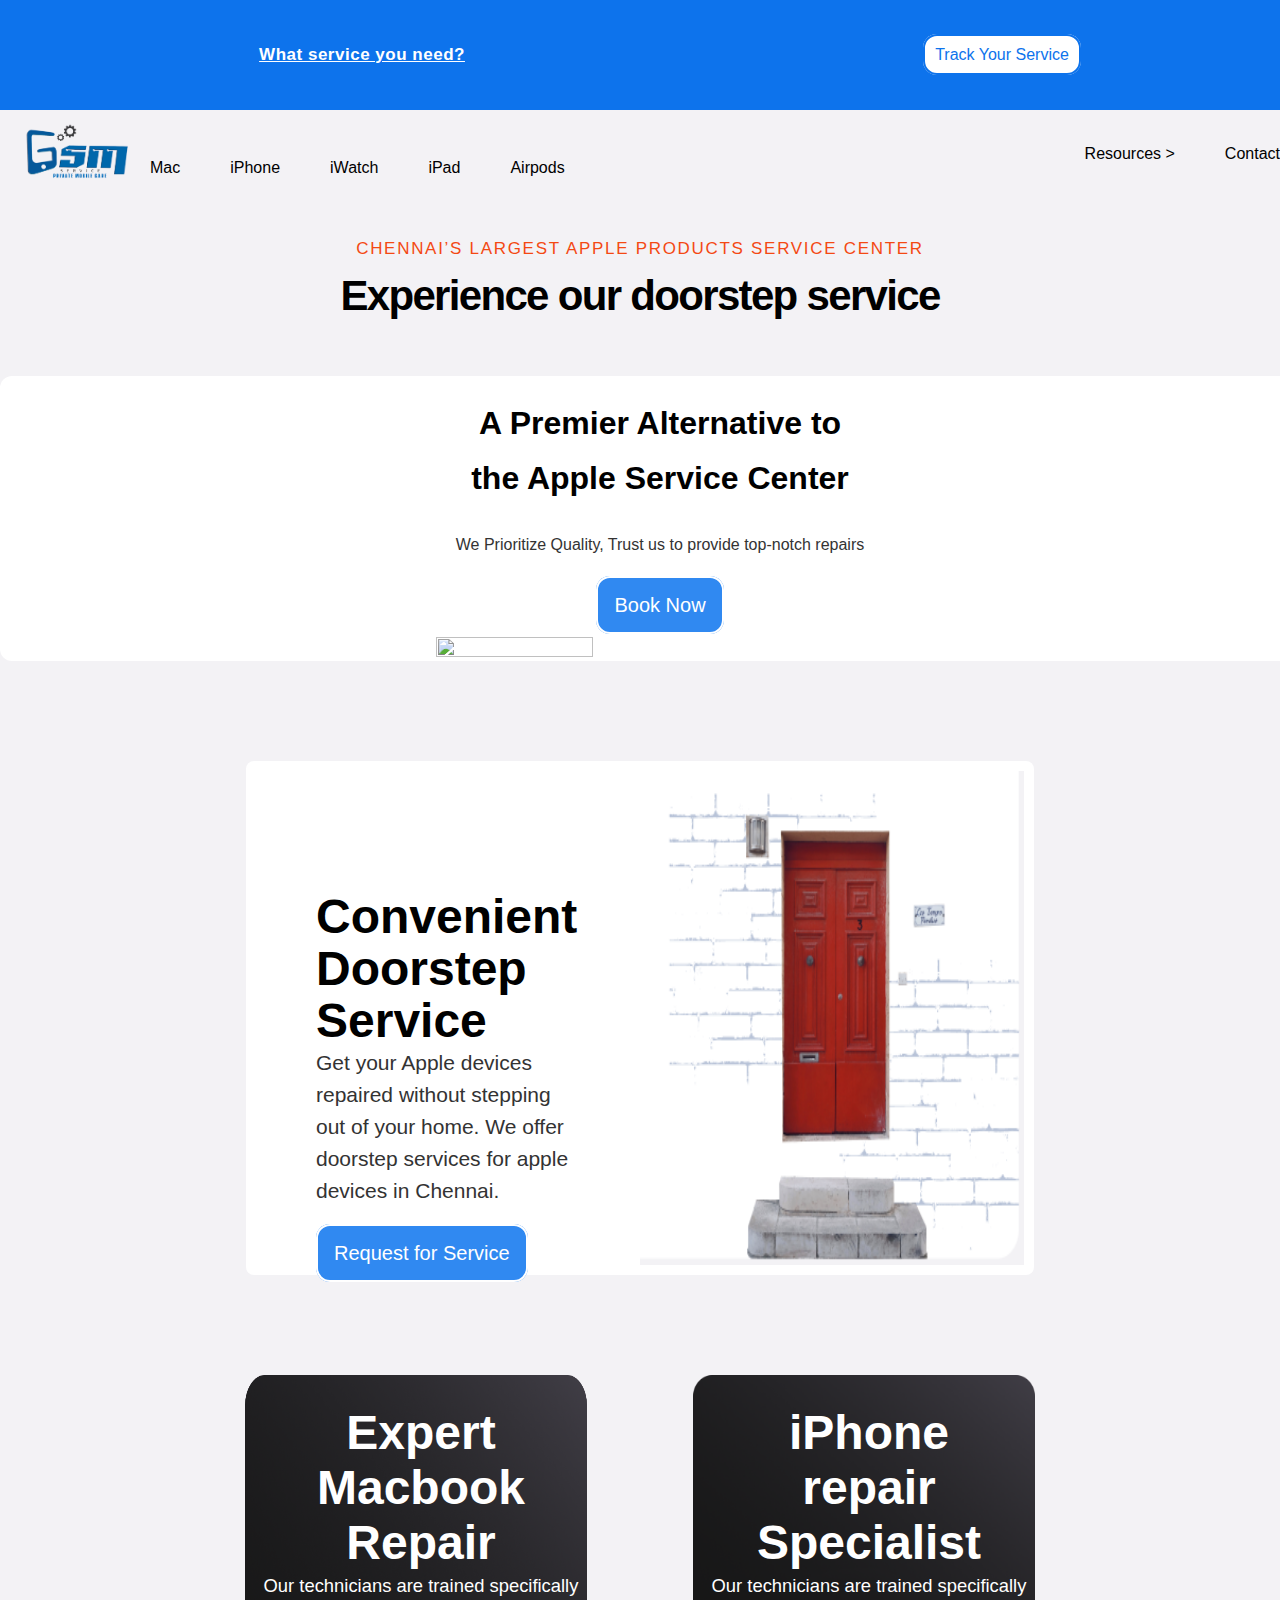
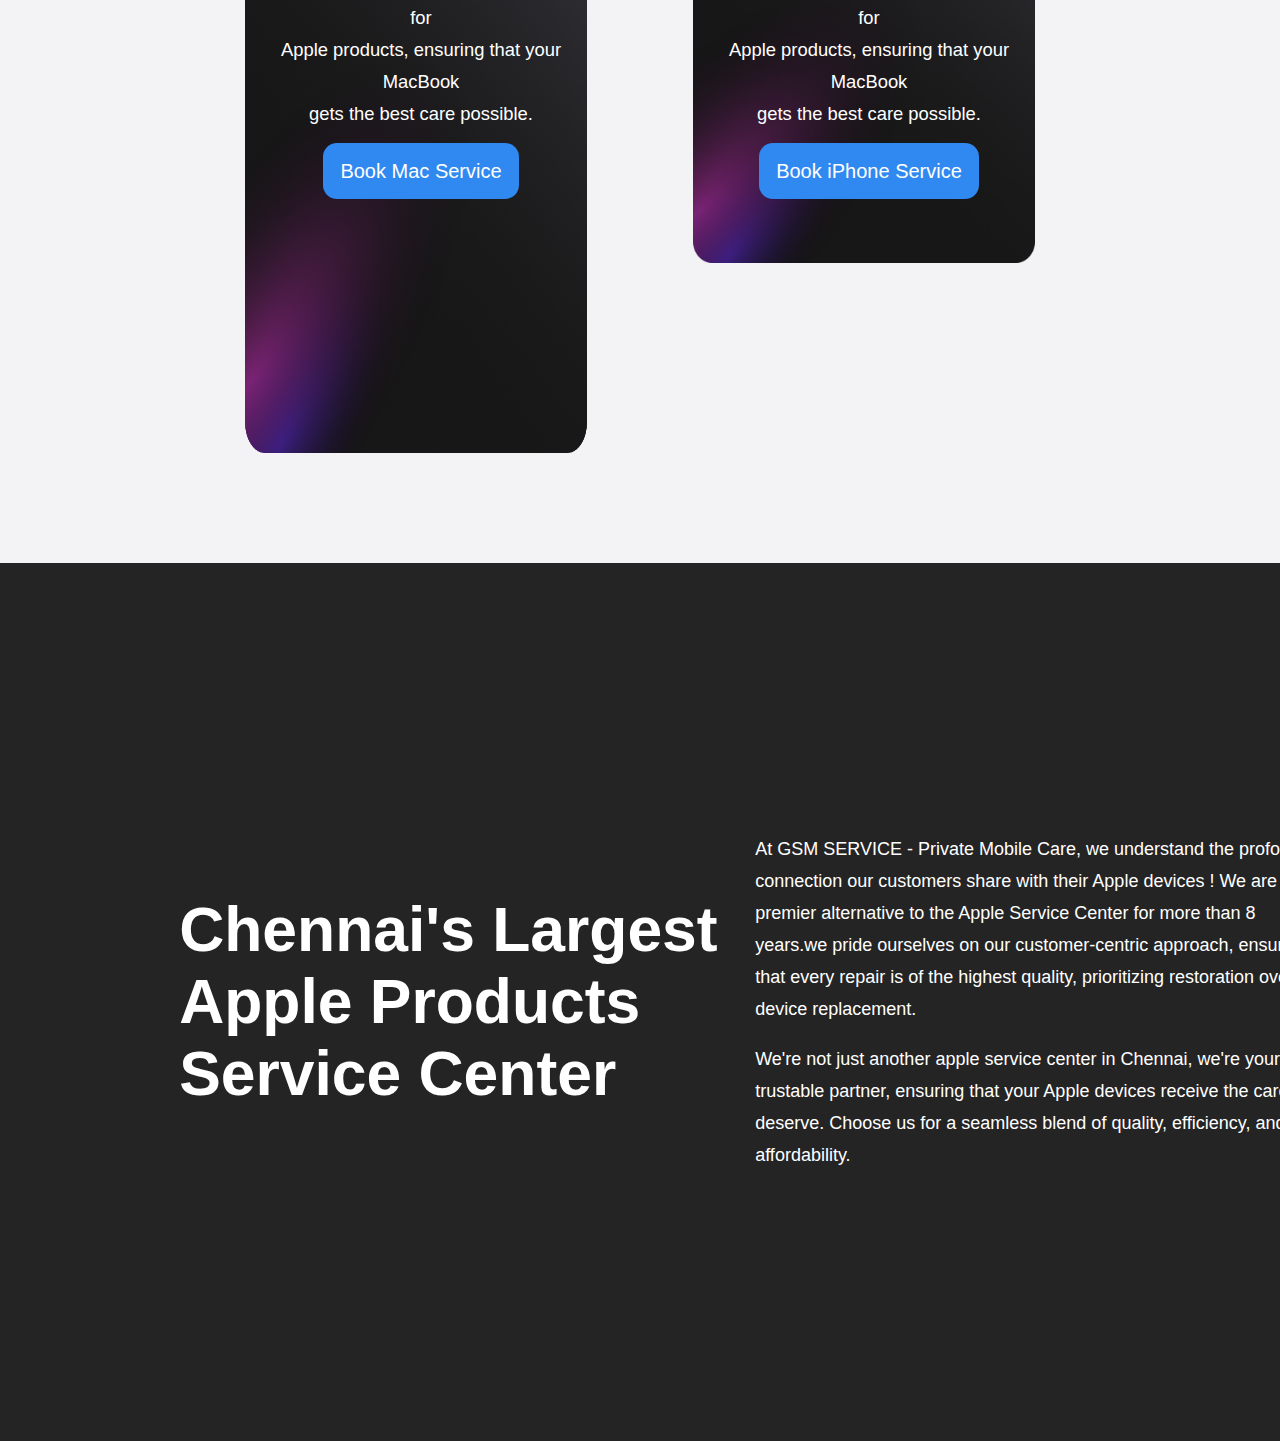
==== commit 41430bef: "Have made a 95% work" ====
--- a/index.html
+++ b/index.html
@@ -40,8 +40,8 @@
                         <a href="index.html"><img src="assets/logo.png" alt="" width="150px"></a>
                         <ul class="link-items">
 
-                            <li><a href="secondpage.html">Mac</a></li>
-                            <li><a href="thirdpage.html">iPhone</a></li>
+                            <li><a href="mac.html">Mac</a></li>
+                            <li><a href="iphone.html">iPhone</a></li>
                             <li>iWatch</li>
                             <li>iPad</li>
                             <li>Airpods</li>
@@ -63,8 +63,8 @@
     <nav class="mobile-nav">
         <div class="mobile-links" id="mobile-links">
             <ul>
-                <li><a href="secondpage.html">Mac</a></li>
-                <li><a href="thirdpage.html">iPhone</a></li>
+                <li><a href="mac.html">Mac</a></li>
+                <li><a href="iphone.html">iPhone</a></li>
                 <li>iWatch</li>
                 <li>iPad</li>
                 <li>Airpods</li>
@@ -91,8 +91,8 @@
     <div class="alterparent">
         <div class="alternative">
             <div class="alternative-left">
-                <h1 class="text-center">A premier alternative to <br> the Apple Service Center</h1>
-                <p class="text-center">We Prioritize quality, Trust us to provide top-notch repairs</p>
+                <h1 class="text-center">A Premier Alternative to <br> the Apple Service Center</h1>
+                <p class="text-center">We Prioritize Quality, Trust us to provide top-notch repairs</p>
                 <div class="booknow">
 
                     <a href="" class="text-center">Book Now</a>
@@ -138,10 +138,9 @@
 
                     <div class="imagecontainer">
                         <img src="https://s3-alpha-sig.figma.com/img/82fd/014a/71d359a1c6ae1d3856e6a5dd7554b001?Expires=1698019200&Signature=TOwSsbXx68RNLVfvzwBvUpfWaF6ZVb40Ywz~bSG94wczm56CNeGSwjCKpuaeOT0UXagRaOHYCSziGv6B-0Bcy8QkBXdLRfeYlXsZIJlYH2-oUYOxpn-xENdiK3s4KzLORRAy4~HE6BwHhGTUrFb24ay5K2P4YB5VJKvXkJv6pMLgwfYUtVcuzFIitmnSHllIFYqb~mckT1Lid3CJhx0CvLjwx3l8i4fm4~0rA522YieEj8hyAvZEKwklAWEYdJbskFPUhcrrsXin96rPhwZt04iBLiv7ScyOHpilC7k6uCtvZwwTB7Z349R6c-YCL1J7ypjDsl~oKK5t1qYwGhHZuA__&Key-Pair-Id=APKAQ4GOSFWCVNEHN3O4"
-                            alt="" width="50%" class="lap-image">
+                            alt=""  class="lap-image">
                     </div>
-                    <!-- <img src="https://s3-alpha-sig.figma.com/img/82fd/014a/71d359a1c6ae1d3856e6a5dd7554b001?Expires=1698019200&Signature=TOwSsbXx68RNLVfvzwBvUpfWaF6ZVb40Ywz~bSG94wczm56CNeGSwjCKpuaeOT0UXagRaOHYCSziGv6B-0Bcy8QkBXdLRfeYlXsZIJlYH2-oUYOxpn-xENdiK3s4KzLORRAy4~HE6BwHhGTUrFb24ay5K2P4YB5VJKvXkJv6pMLgwfYUtVcuzFIitmnSHllIFYqb~mckT1Lid3CJhx0CvLjwx3l8i4fm4~0rA522YieEj8hyAvZEKwklAWEYdJbskFPUhcrrsXin96rPhwZt04iBLiv7ScyOHpilC7k6uCtvZwwTB7Z349R6c-YCL1J7ypjDsl~oKK5t1qYwGhHZuA__&Key-Pair-Id=APKAQ4GOSFWCVNEHN3O4"
-                        alt="" width="50%" class="lap-image"> -->
+                    
 
 
         </div>
--- a/css/header.css
+++ b/css/header.css
@@ -86,7 +86,7 @@
 }
 
 .mobile-nav a {
-    color: white;
+    /* color: white; */
     text-decoration: none;
     font-size: 20px;
 }
@@ -100,9 +100,11 @@
     left: 0;
     width: 45%;
     height: 100%;
-    display: none   ;
+    display: none;
+    
     padding-top: 40px;
     box-shadow: rgba(0, 0, 0, 0.35) 0px 5px 15px;
+    padding-top: 100px;
 
 
 }
@@ -125,4 +127,8 @@
     .mobile-nav {
         display: block;
     }
+    .mobilesection
+    {
+        display: none;
+    }
 }--- a/css/index.css
+++ b/css/index.css
@@ -58,7 +58,7 @@
 
     font-style: normal;
     font-weight: 600;
-    line-height: 35px;
+    line-height: 55px;
 }
 
 .alternative-left p {
@@ -69,6 +69,7 @@
     font-weight: 400;
     line-height: normal;
     margin-top: 30px;
+    
 }
 
 .booknow {
@@ -78,13 +79,13 @@
     text-align: center;
     margin: auto;
     margin-top: 40px;
-    margin-bottom: 10px;
+    margin-bottom: 20px;
 }
 
 .booknow a,
 .reqservice a {
     border: 2px solid;
-    padding: 10px;
+    padding: 16px;
     border-radius: 14px;
     text-decoration: none;
     background-color: #3089F1;
@@ -170,7 +171,7 @@
 .towboxes {
     width: 70%;
     margin: auto;
-    margin-top: 60px;
+    margin-top: 100px;
     justify-content: space-around;
     align-items: space-around;
 }
@@ -183,14 +184,19 @@
     /* padding-right: 10px; */
 
     height: 100%;
-    border: 2px solid black;
+    /* border: 2px solid black; */
     border-radius: 14px;
     /* background: rgb(30, 29, 31); */
 
-    padding-top: 7%;
-    /* padding-bottom: 10px; */
-
+    padding-top: 30px;
+    padding-bottom: 10px;
+
+    background-repeat: no-repeat;
+    
     background: url('/assets/gradient.png');
+    background-repeat: no-repeat;
+background-size: 100% 100%;
+
 }
 
 .towbox-left h1,
@@ -232,7 +238,7 @@
 
 .twoboxbtn {
 
-    padding: 10px;
+    padding: 16px;
     border-radius: 14px;
     text-decoration: none;
     background-color: #3089F1;
@@ -253,9 +259,9 @@
     min-height: 150px;
     margin: 80px 0px 0px 0px;
     max-width: 100%;
-
+    width: 50%;
     float: right;
-    margin-right: -7px;
+    margin-right: -5px;
     /* margin: auto; */
     transform: skewX(-4deg);
 
@@ -355,9 +361,9 @@
         margin-left: auto;
         margin-right: auto;
         transform: skewX(-0deg);
-        min-height: 300px;
+        /* min-height: 300px; */
         z-index: 1;
-
+        width: 65%;
     }
 
     .phimage {
@@ -368,6 +374,7 @@
     .towbox-left,
     .towbox-right,.largest-left,.largest-right{
         width: 90%;
+        /* padding: 2px; */
         margin: auto;
     }
 
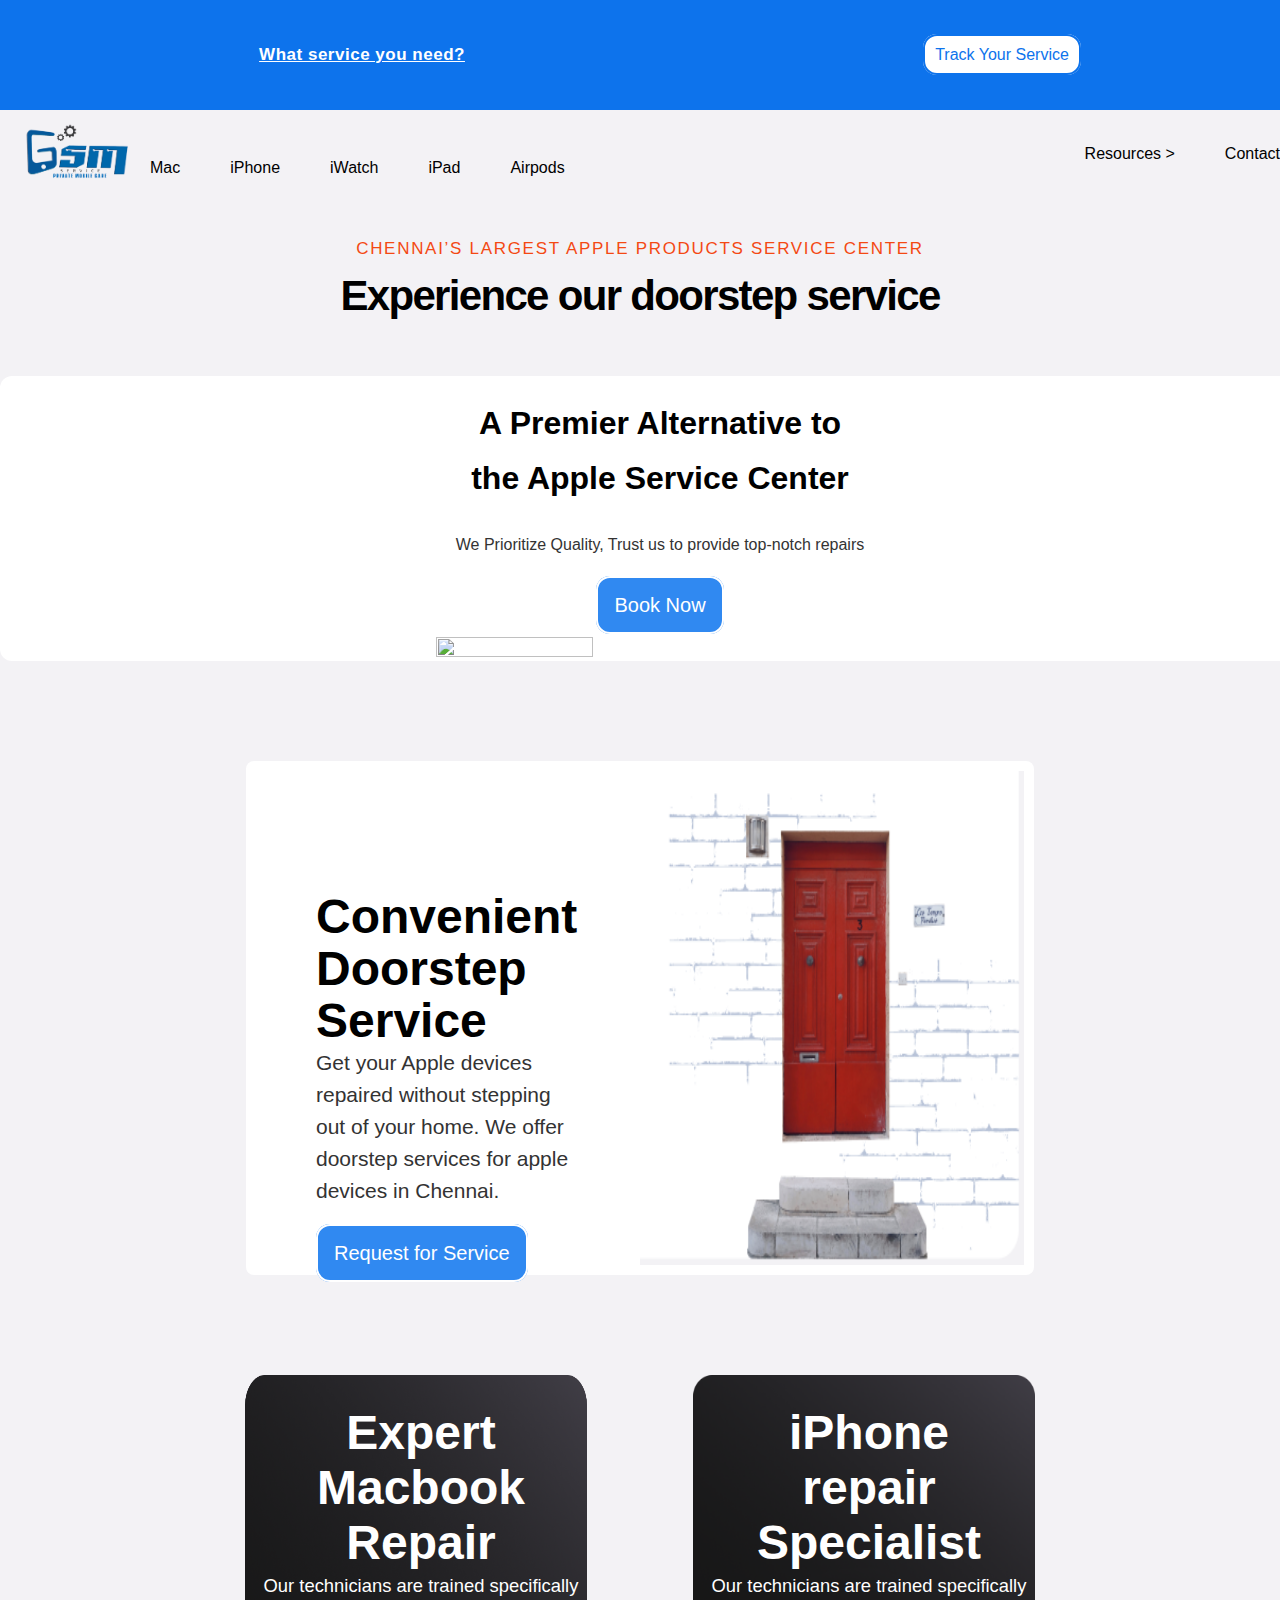
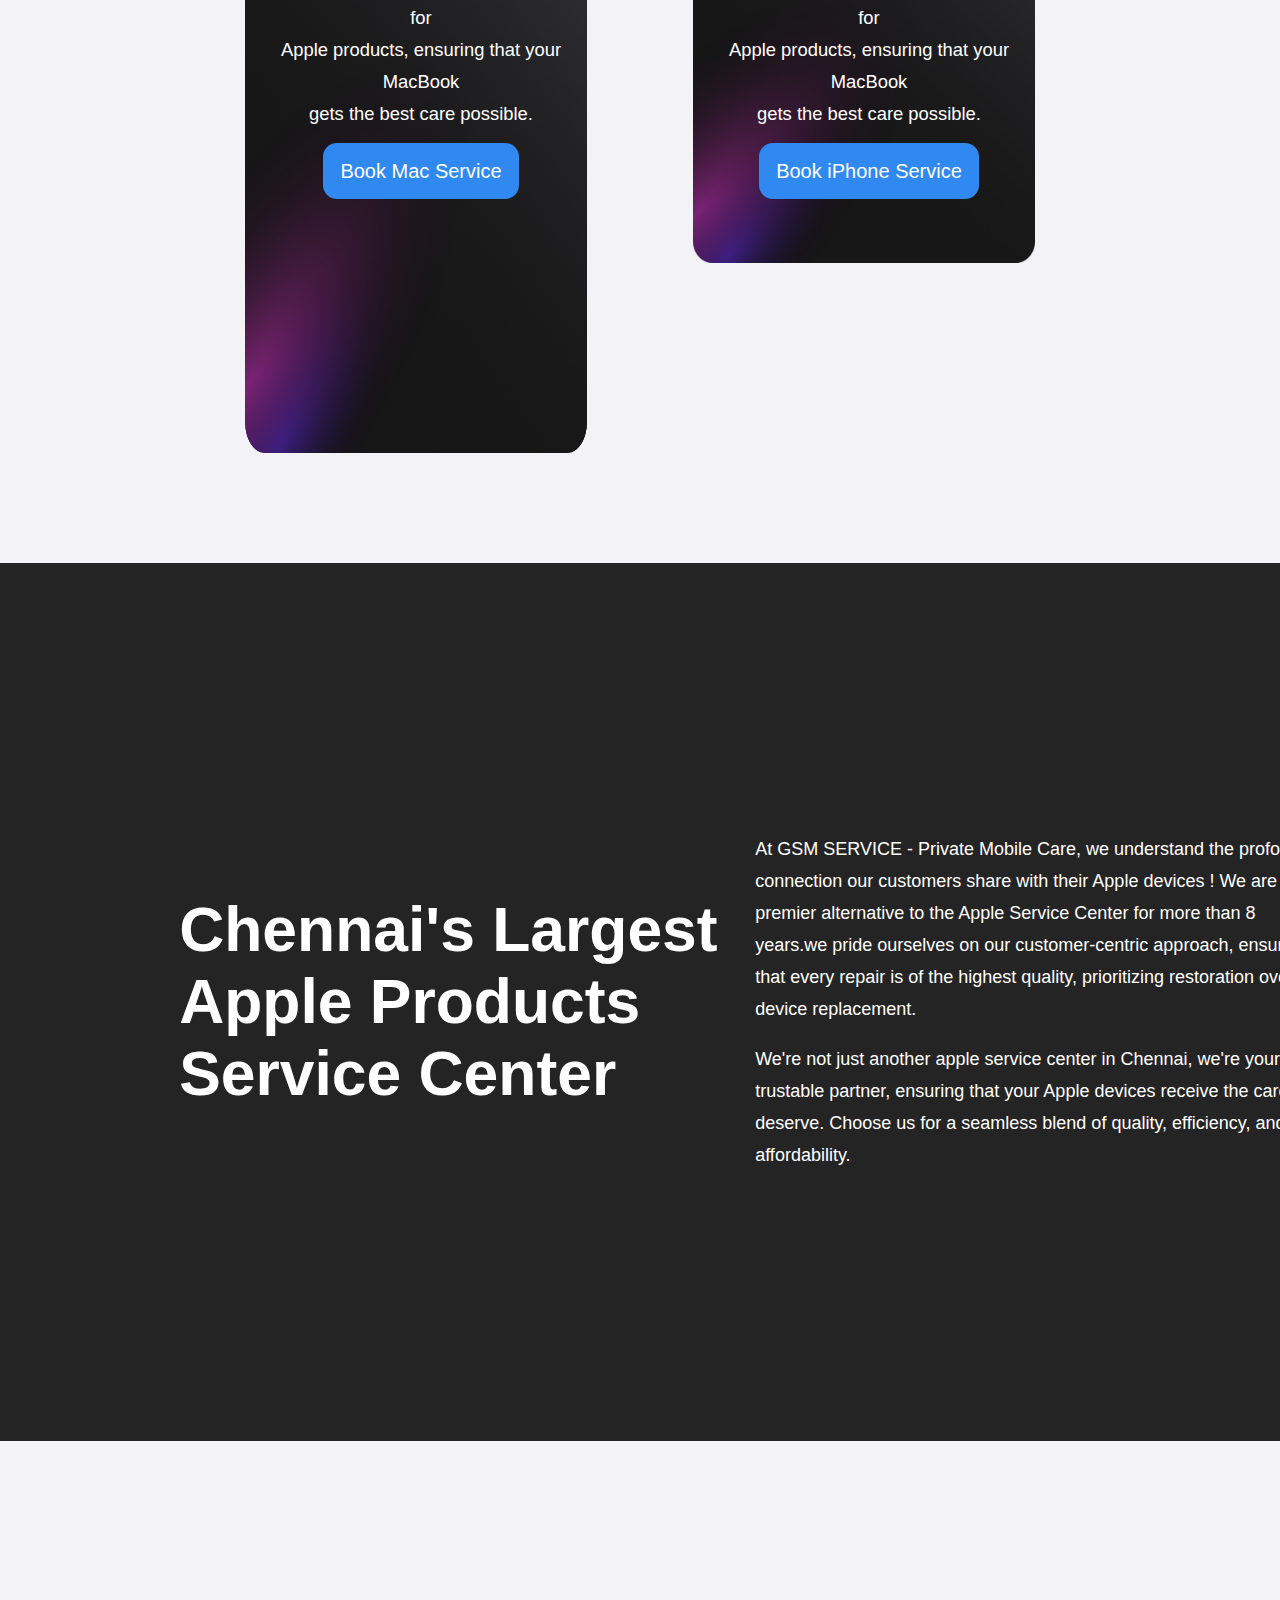
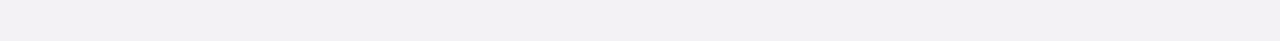
==== commit cdf0472f: "added few things" ====
--- a/index.html
+++ b/index.html
@@ -163,6 +163,7 @@
 
 
         </div>
+        <input type="text" name="" id="" style="display: none;">
     </div>
 
     <div class="largestbox x-axis">
@@ -181,6 +182,9 @@
                 affordability.</p>
         </div>
     </div>
+    <div style="margin-top: 200px;">
+
+    </div>
 
 </body>
 
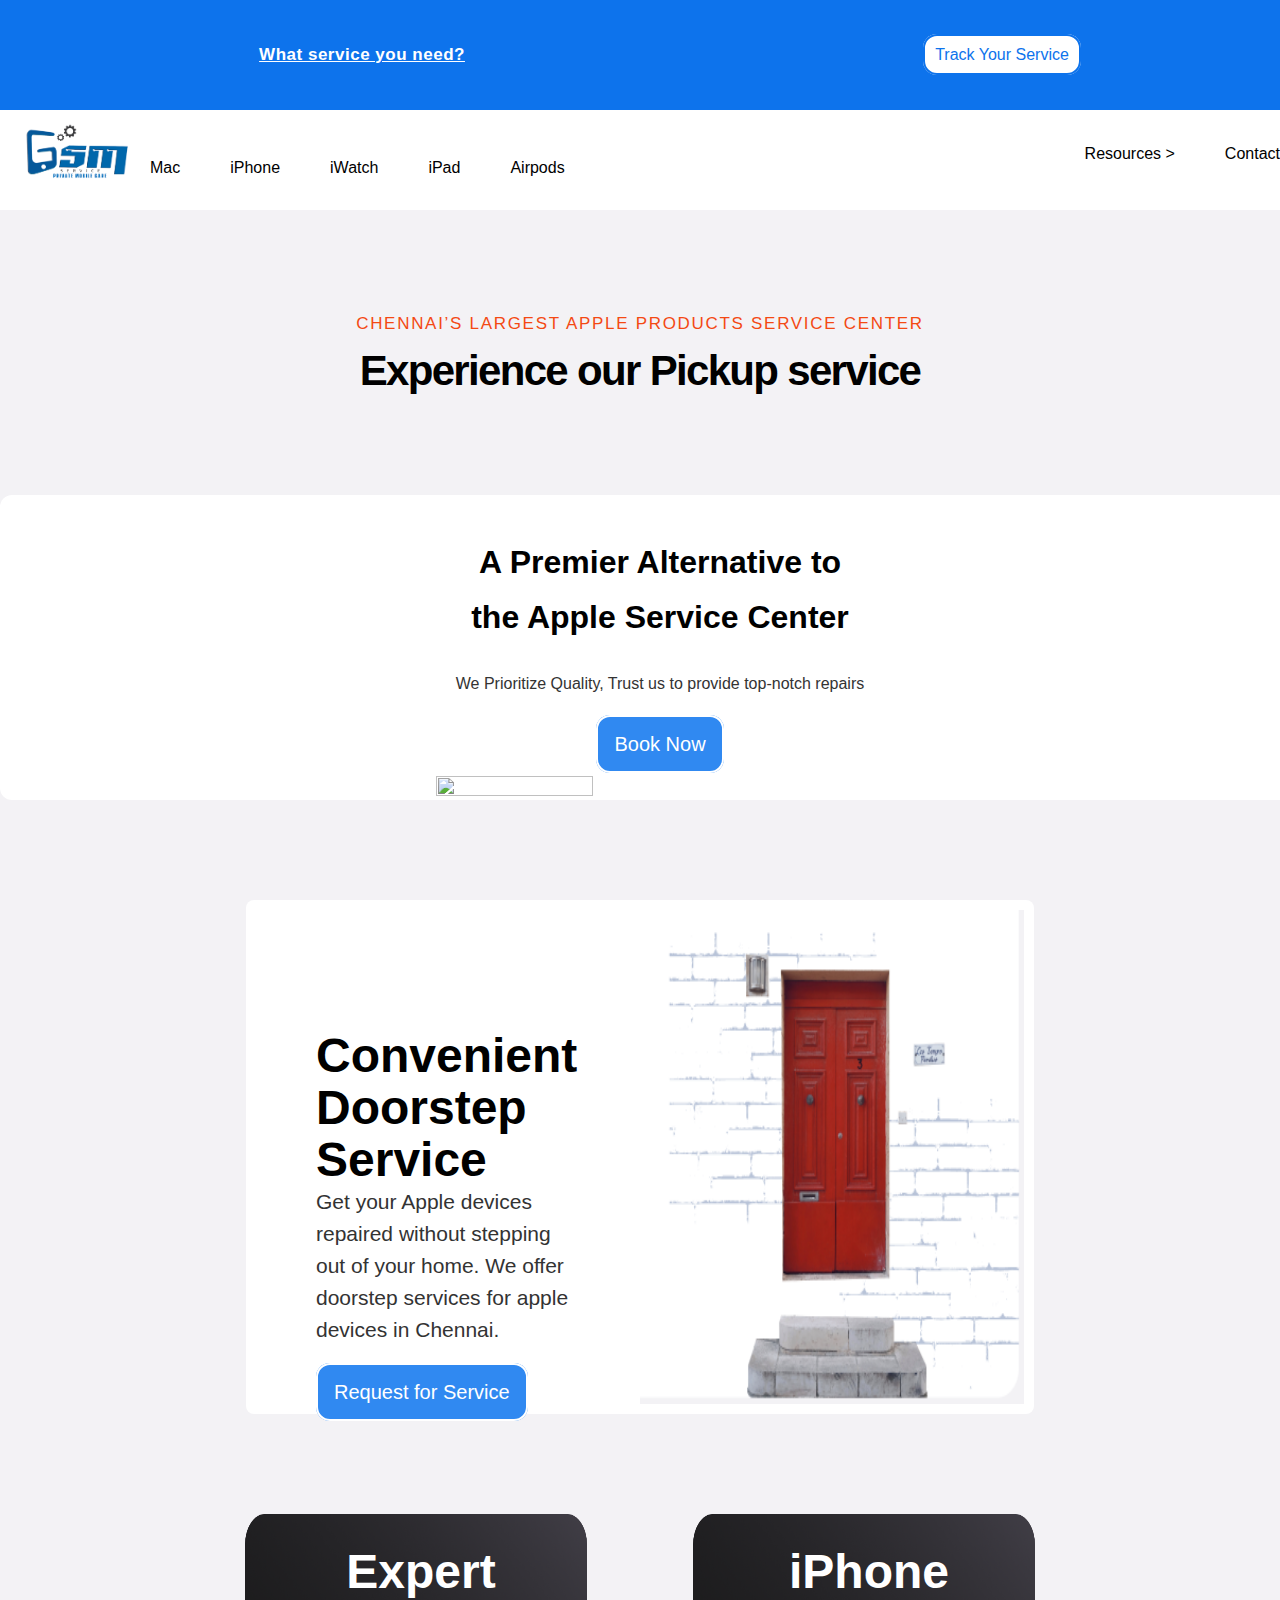
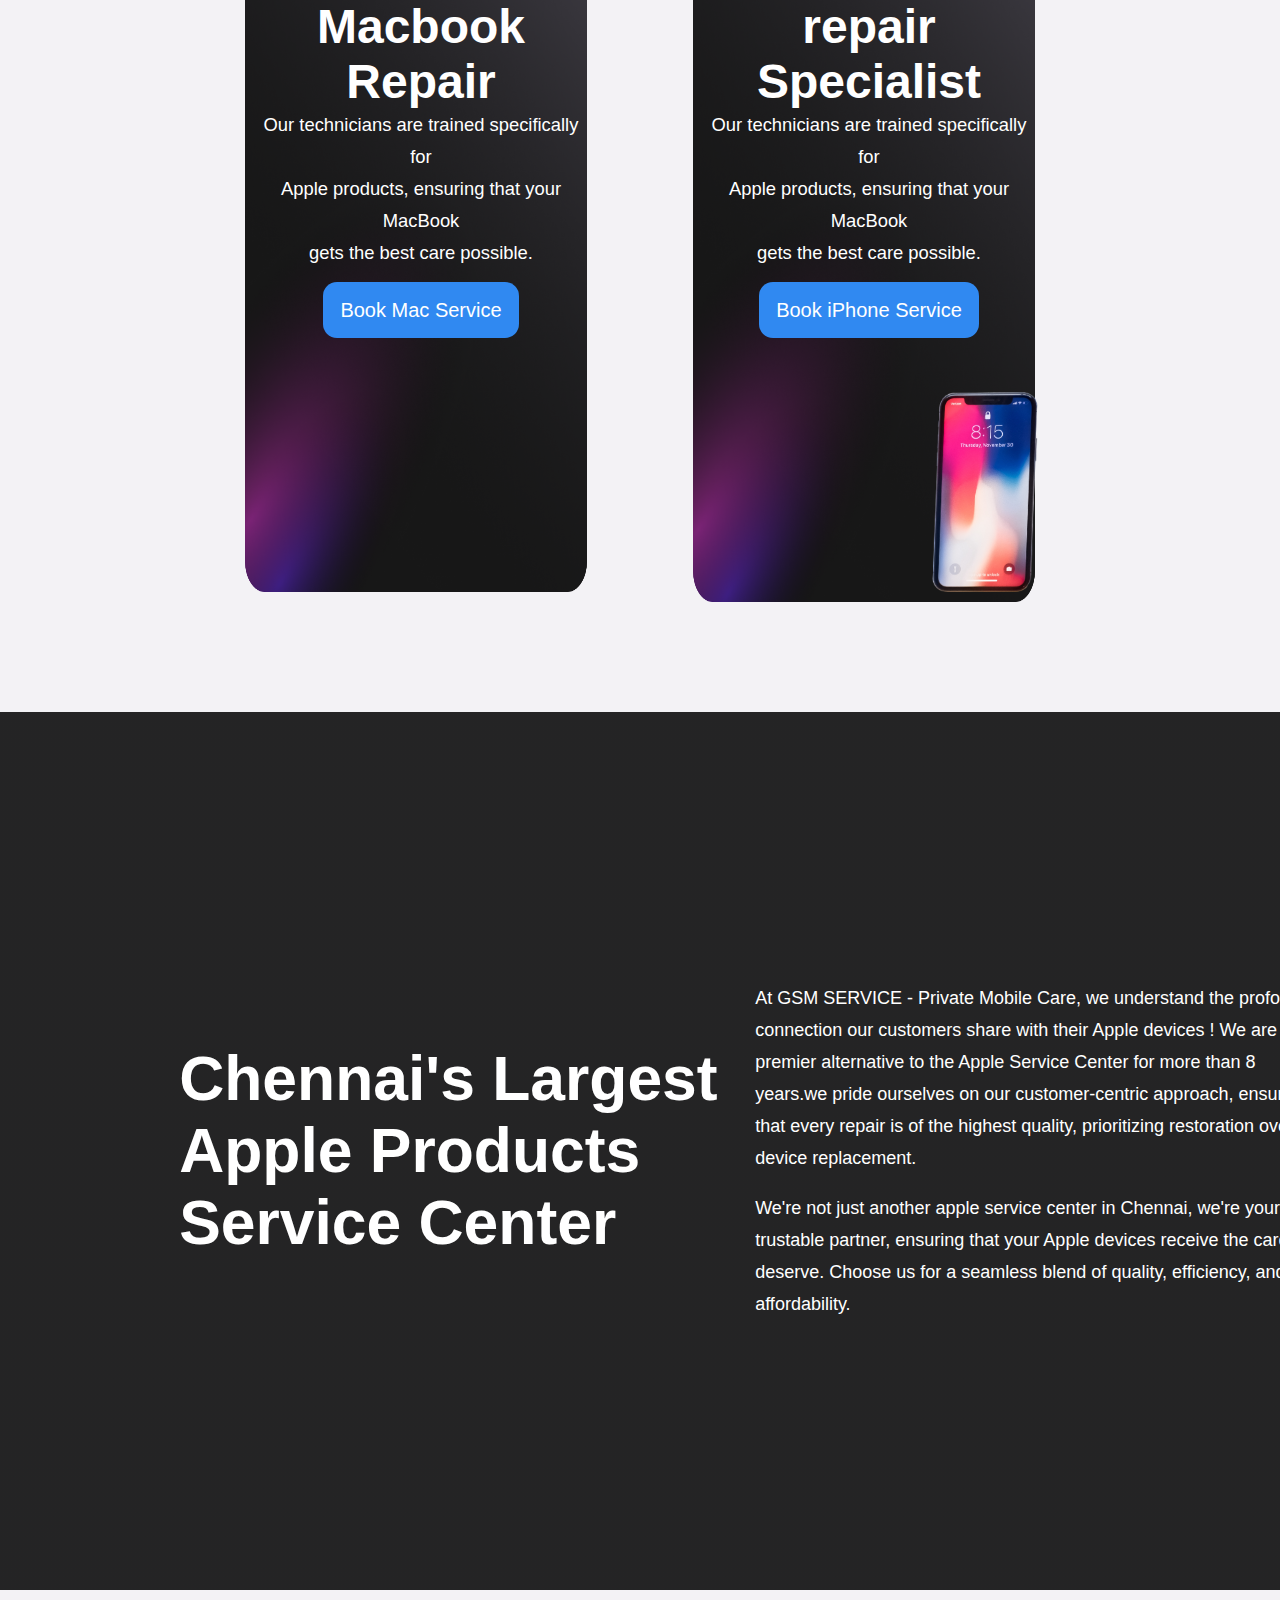
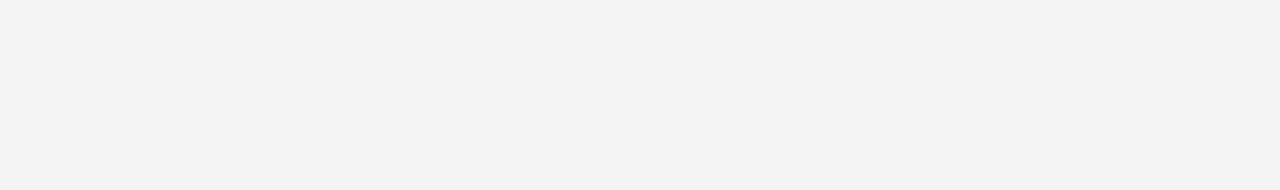
==== commit ece14fd8: "Have Completed the website" ====
--- a/index.html
+++ b/index.html
@@ -29,7 +29,7 @@
             <p>What service you need?</p>
         </div>
         <div class="topbox-right" id="web">
-            <a href="">Track Your Service</a>
+                    <a href="status.html">Track Your Service</a>
         </div>
     </div>
     <nav>
@@ -77,7 +77,7 @@
 
             <div class="col-10">
                 <div class="topbox-right text-center">
-                    <a href="">Track Your Service</a>
+                    <a href="status.html">Track Your Service</a>
                 </div>
             </div>
         </div>
@@ -85,7 +85,7 @@
 
     <div class="hero_section">
         <p style="color: #F44913;">Chennai’s Largest Apple Products Service Center</p>
-        <h3 class="text-center">Experience our doorstep service</h3>
+        <h3 class="text-center">Experience our Pickup service</h3>
     </div>
 
     <div class="alterparent">
@@ -95,7 +95,7 @@
                 <p class="text-center">We Prioritize Quality, Trust us to provide top-notch repairs</p>
                 <div class="booknow">
 
-                    <a href="" class="text-center">Book Now</a>
+                    <a href="iphone.html" class="text-center">Book Now</a>
                 </div>
                 <img src="assets/lap.png" alt="">
 
@@ -137,7 +137,7 @@
                     </div>
 
                     <div class="imagecontainer">
-                        <img src="https://s3-alpha-sig.figma.com/img/82fd/014a/71d359a1c6ae1d3856e6a5dd7554b001?Expires=1698019200&Signature=TOwSsbXx68RNLVfvzwBvUpfWaF6ZVb40Ywz~bSG94wczm56CNeGSwjCKpuaeOT0UXagRaOHYCSziGv6B-0Bcy8QkBXdLRfeYlXsZIJlYH2-oUYOxpn-xENdiK3s4KzLORRAy4~HE6BwHhGTUrFb24ay5K2P4YB5VJKvXkJv6pMLgwfYUtVcuzFIitmnSHllIFYqb~mckT1Lid3CJhx0CvLjwx3l8i4fm4~0rA522YieEj8hyAvZEKwklAWEYdJbskFPUhcrrsXin96rPhwZt04iBLiv7ScyOHpilC7k6uCtvZwwTB7Z349R6c-YCL1J7ypjDsl~oKK5t1qYwGhHZuA__&Key-Pair-Id=APKAQ4GOSFWCVNEHN3O4"
+                        <img src="assets/mac.png"
                             alt=""  class="lap-image">
                     </div>
                     
@@ -156,7 +156,7 @@
 
 
             <div class="imagecontainer">
-                <img src="https://s3-alpha-sig.figma.com/img/472d/8b87/18f44e19c7585be6a295d259fff2aa37?Expires=1698019200&Signature=cJFvWnkwN3KG~gSAHElN7mVHGeA-2uHeo2cG6QJoN0vCBMzQKmF6Rk8H7PVUaYxEIQpN8vlHxDl6BD0VIChekCQRacTPwGitxzznKOPar1cx3XgfWEzX~M7W-4VvzBNkrOWnmeGsQyuDFWV7DMS869Qo68ym58paXp9VCwbNiOhy7pw3hBMlHX0HFPmrmhAQgf2VDBHq~Yz-7dfvq6GXCjJvLWrcfVixzxpz8yo8fEGkAM8ohuZ2IEEiOniLLM4OPIlvtshCZazQ9QDIr1n3tSRrL9FkyE3GqNmP-nQW9EMFuui-lNhc5CoiwCFKQRUeUlO117hf9rJaIyl229EAWA__&Key-Pair-Id=APKAQ4GOSFWCVNEHN3O4"
+                <img src="assets/iphone.png"
                     alt="" class="phimage">
             </div>
 
--- a/css/common.css
+++ b/css/common.css
@@ -5,6 +5,9 @@
 }
 body{
     font-family: -apple-system, BlinkMacSystemFont, sans-serif;
+}
+nav{
+    background-color: white;
 }
 
 .x-axis
@@ -21,4 +24,4 @@
     text-decoration: none;
     color: black;
     /* color: transparent; */
-}+}
--- a/css/header.css
+++ b/css/header.css
@@ -129,6 +129,6 @@
     }
     .mobilesection
     {
-        display: none;
+        /* display: none; */
     }
 }--- a/css/index.css
+++ b/css/index.css
@@ -1,5 +1,6 @@
 .hero_section {
-    margin-top: 25px;
+    margin-top: 100px;
+    margin-bottom: 100px;
 }
 
 body {
@@ -59,6 +60,7 @@
     font-style: normal;
     font-weight: 600;
     line-height: 55px;
+    margin-top: 20px;
 }
 
 .alternative-left p {
@@ -193,7 +195,7 @@
 
     background-repeat: no-repeat;
     
-    background: url('/assets/gradient.png');
+    background: url('../assets/gradient.png');
     background-repeat: no-repeat;
 background-size: 100% 100%;
 
